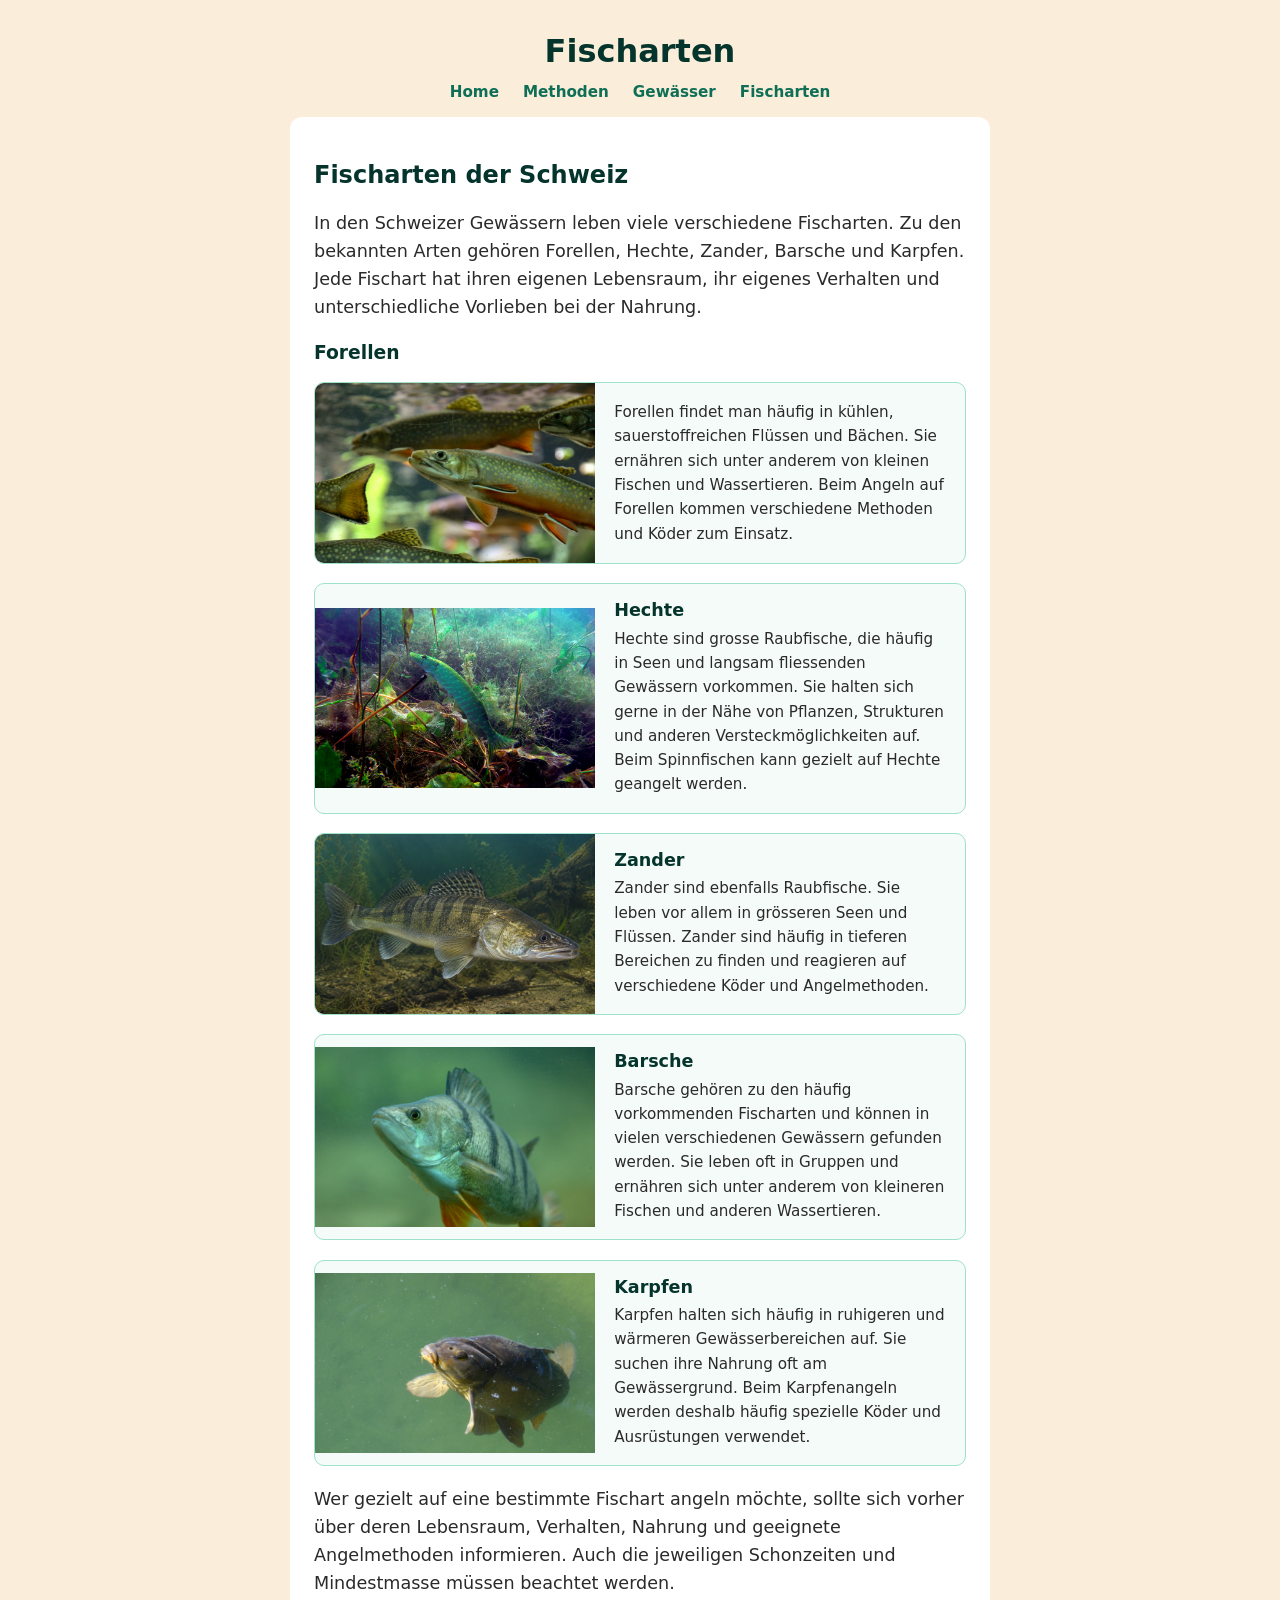
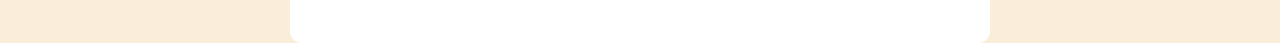
==== fischarten.html @ 66bf8613 "Add files via upload" ====
<!DOCTYPE html>
<html lang="de">
<head>
    <meta charset="UTF-8">
    <meta name="viewport" content="width=device-width, initial-scale=1.0">
    <title>Fischarten</title>
    <link rel="stylesheet" href="style.css">
</head>
<body>
        <header>    
        <h1>Fischarten</h1>
        <nav>
            <a href="index.html">Home</a>
            <a href="methoden.html">Methoden</a>
            <a href="gewässer.html">Gewässer</a>
            <a href="fischarten.html">Fischarten</a>
            

        </nav>
    </header>



    <main>
        <h2>Fischarten der Schweiz</h2>
        <section>
            <h3></h3>
            <p>In den Schweizer Gewässern leben viele verschiedene Fischarten. 
                Zu den bekannten Arten gehören Forellen, Hechte, Zander, Barsche und Karpfen.
                 Jede Fischart hat ihren eigenen Lebensraum, ihr eigenes Verhalten und unterschiedliche Vorlieben bei der Nahrung.</p>
        </section>
        
       
        <section>
            <h3>Forellen</h3>
            <div class="fisch-eintrag">
    <img src="bilder/forelle.jpg" alt="Forelle">
    <div class="fisch-eintrag-text">
                    <p>Forellen findet man häufig in kühlen, sauerstoffreichen Flüssen und Bächen.
                 Sie ernähren sich unter anderem von kleinen Fischen und Wassertieren.
                  Beim Angeln auf Forellen kommen verschiedene Methoden und Köder zum Einsatz.</p>
    </div>
</div>
            

    <section>
        <div class="fisch-eintrag">
            <img src="bilder/pike.jpg" alt="Hecht">
            <div class="fisch-eintrag-text">
                <h3>Hechte</h3>
                <p>Hechte sind grosse Raubfische, die häufig in Seen und langsam fliessenden Gewässern vorkommen. Sie halten sich gerne in der Nähe von Pflanzen, Strukturen und anderen Versteckmöglichkeiten auf. Beim Spinnfischen kann gezielt auf Hechte geangelt werden.</p>
            </div>
        </div>
    </section>

    <section>
        <div class="fisch-eintrag">
            <img src="bilder/zander.png" alt="Zander">
            <div class="fisch-eintrag-text">
                <h3>Zander</h3>
                <p>Zander sind ebenfalls Raubfische. Sie leben vor allem in grösseren Seen und Flüssen. Zander sind häufig in tieferen Bereichen zu finden und reagieren auf verschiedene Köder und Angelmethoden.</p>
            </div>
        </div>
    </section>

    <section>
        <div class="fisch-eintrag">
            <img src="bilder/barsch.jpg" alt="Barsch">
            <div class="fisch-eintrag-text">
                <h3>Barsche</h3>
                <p>Barsche gehören zu den häufig vorkommenden Fischarten und können in vielen verschiedenen Gewässern gefunden werden. Sie leben oft in Gruppen und ernähren sich unter anderem von kleineren Fischen und anderen Wassertieren.</p>
            </div>
        </div>
    </section>

    <section>
        <div class="fisch-eintrag">
            <img src="bilder/karpfen.jpg" alt="Karpfen">
            <div class="fisch-eintrag-text">
                <h3>Karpfen</h3>
                <p>Karpfen halten sich häufig in ruhigeren und wärmeren Gewässerbereichen auf. Sie suchen ihre Nahrung oft am Gewässergrund. Beim Karpfenangeln werden deshalb häufig spezielle Köder und Ausrüstungen verwendet.</p>
            </div>
        </div>
    </section>

    <p>Wer gezielt auf eine bestimmte Fischart angeln möchte, sollte sich vorher über deren Lebensraum, Verhalten, Nahrung und geeignete Angelmethoden informieren. Auch die jeweiligen Schonzeiten und Mindestmasse müssen beachtet werden.</p>

    </main>
</body>
</html>
---- style.css ----
:root {
    --tiefsee: #04342C;
    --seegruen: #0F6E56;
    --flachwasser: #9FE1CB;
    --sandufer: #FAEEDA;
    --koeder: #D85A30;
}

* {
    box-sizing: border-box;
}

body {
    font-family: system-ui, sans-serif;
    color: var(--tiefsee);
    background: var(--sandufer);
    margin: 0;
}

.wrapper {
    max-width: 900px;
    margin: 0 auto;
    padding: 0 1.5rem;
}

header {
    text-align: center;
    padding: 2rem 0 1rem;
    border-bottom: 1px solid var(--flachwaysser);
}

header h1 {
    color: var(--tiefsee);
    font-size: 2rem;
    margin: 0 0 0.8rem;
}

nav {
    display: flex;
    justify-content: center;
    flex-wrap: wrap;
    gap: 1.5rem;
}

nav a {
    color: var(--seegruen);
    text-decoration: none;
    font-weight: 600;
    font-size: 0.95rem;
}

nav a:hover {
    color: var(--koeder);
}

.layout {
    display: grid;
    grid-template-columns: minmax(0, 1fr) 260px;
    gap: 2rem;
    padding: 2rem 0;
    align-items: start;
}

main {
    min-width: 0;
    max-width: 700px;
    width: 100%;
    margin: 0 auto;
    background: #fff;
    border-radius: 12px;
    padding: 1.5rem;
}

main p {
    line-height: 1.6;
    font-size: 1.1rem;
    color: #2a2a2a;
    margin-bottom: 1.2em;
}

.fisch-eintrag {
    display: flex;
    gap: 1.2rem;
    background: #F5FBF8;
    border: 1px solid var(--flachwasser);
    border-radius: 10px;
    overflow: hidden;
    margin-bottom: 1.2rem;
    align-items: center;
}

.fisch-eintrag img {
    width: 280px;
    max-width: 45%;
    flex-shrink: 0;
    height: 180px;
    object-fit: cover;
    display: block;
}

.fisch-eintrag-text {
    flex: 1;
    min-width: 0;
    padding: 1rem 1.2rem 1rem 0;
}

.fisch-eintrag-text h3 {
    font-size: 1.1rem;
    color: var(--tiefsee);
    margin: 0 0 0.4rem;
}

.fisch-eintrag-text p {
    font-size: 0.95rem;
    color: #2a2a2a;
    line-height: 1.6;
    margin: 0;
}

aside {
    background: var(--sandufer);
    border-radius: 8px;
    padding: 1.2rem;
    height: fit-content;
}

aside h2 {
    color: var(--tiefsee);
    font-size: 1.1rem;
    margin: 0 0 0.6rem;
}

aside p {
    color: var(--seegruen);
    font-size: 0.9rem;
    line-height: 1.6;
}

/* Bilder */
img {
    max-width: 100%;
}

/* Smartphones */
@media (max-width: 700px) {
    .wrapper {
        padding: 0 1rem;
    }

    .layout {
        grid-template-columns: 1fr;
        gap: 1rem;
        padding: 1rem 0;
    }

    main {
        max-width: 100%;
        padding: 1.2rem;
    }

    .fisch-eintrag {
        flex-direction: column;
        gap: 0;
        align-items: stretch;
    }

    .fisch-eintrag img {
        width: 100%;
        max-width: 100%;
        height: 200px;
    }

    .fisch-eintrag-text {
        padding: 1rem;
    }

    nav {
        gap: 0.8rem 1rem;
    }
}
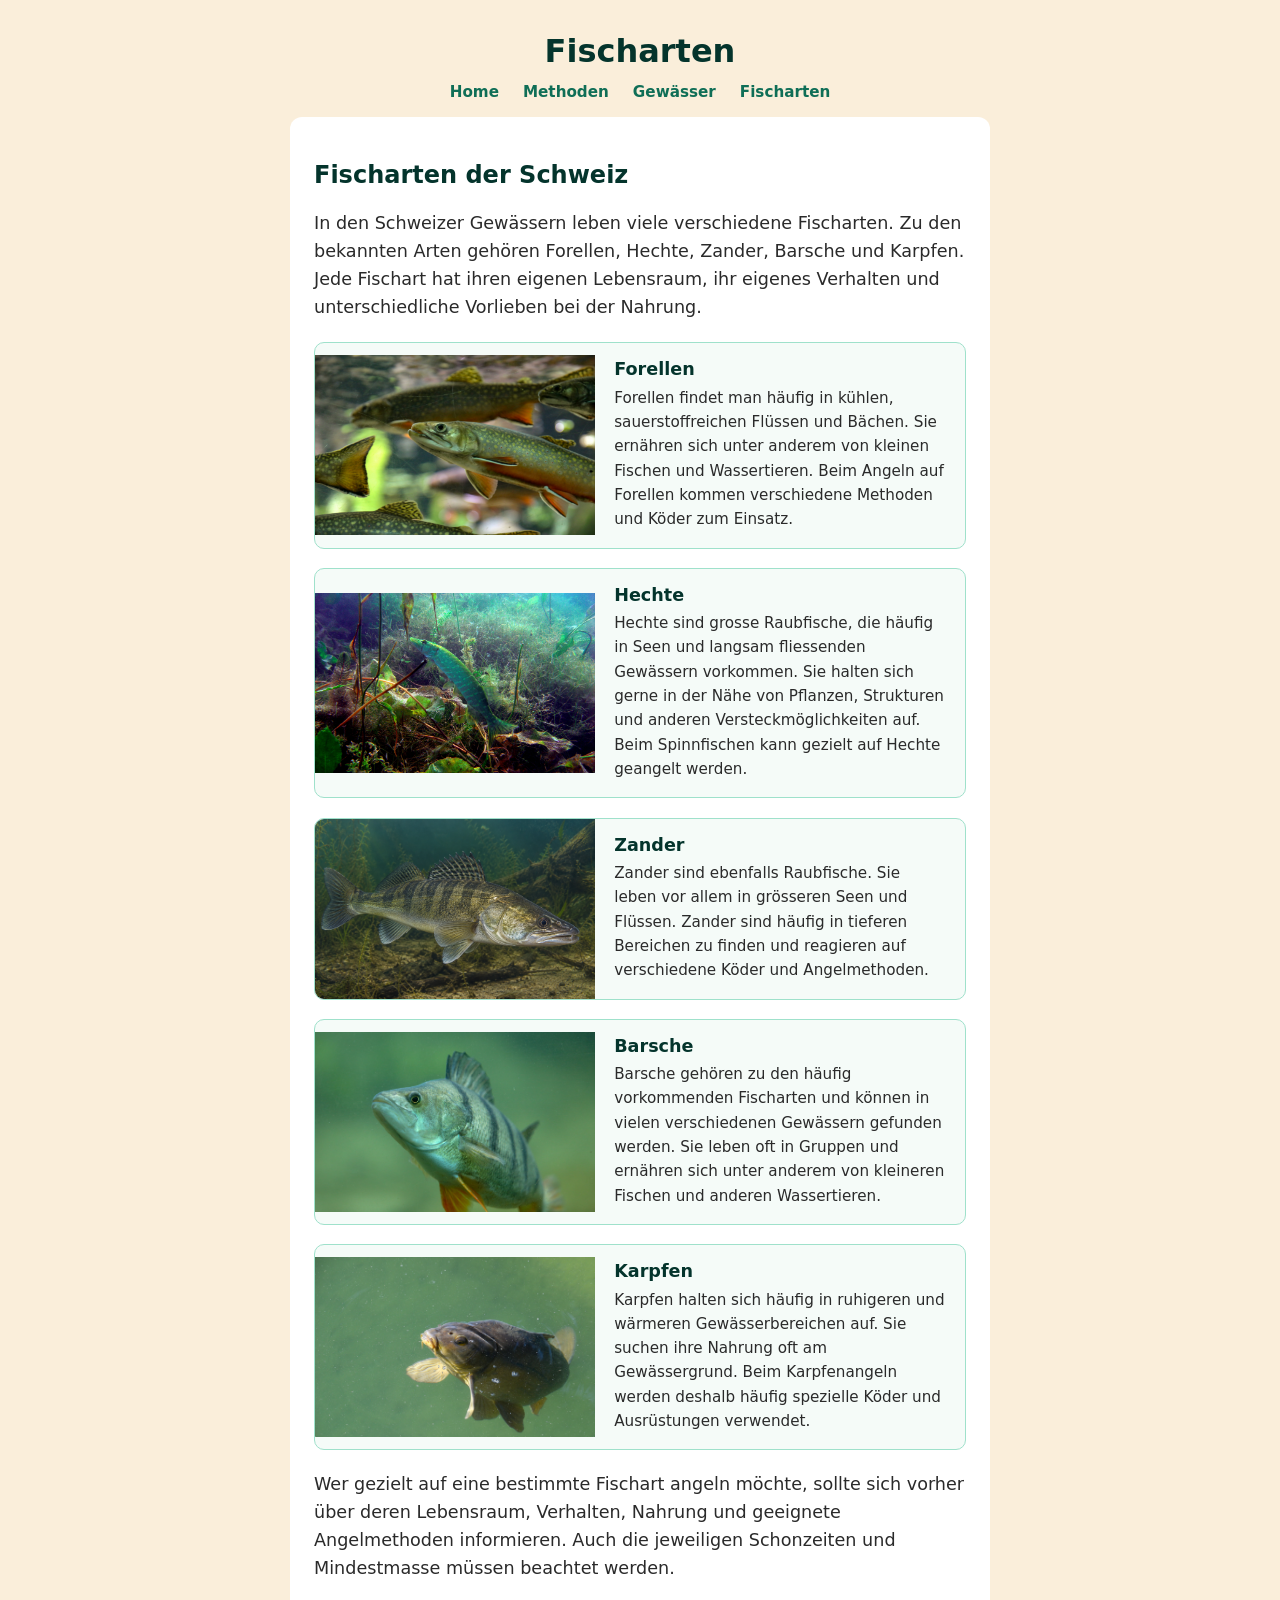
==== commit 29696cf6: "Fix HTML formatting and structure in fischarten.html" ====
--- a/fischarten.html
+++ b/fischarten.html
@@ -32,10 +32,11 @@
         
        
         <section>
-            <h3>Forellen</h3>
+            
             <div class="fisch-eintrag">
     <img src="bilder/forelle.jpg" alt="Forelle">
     <div class="fisch-eintrag-text">
+        <h3>Forellen</h3>
                     <p>Forellen findet man häufig in kühlen, sauerstoffreichen Flüssen und Bächen.
                  Sie ernähren sich unter anderem von kleinen Fischen und Wassertieren.
                   Beim Angeln auf Forellen kommen verschiedene Methoden und Köder zum Einsatz.</p>
@@ -87,4 +88,4 @@
 
     </main>
 </body>
-</html>+</html>
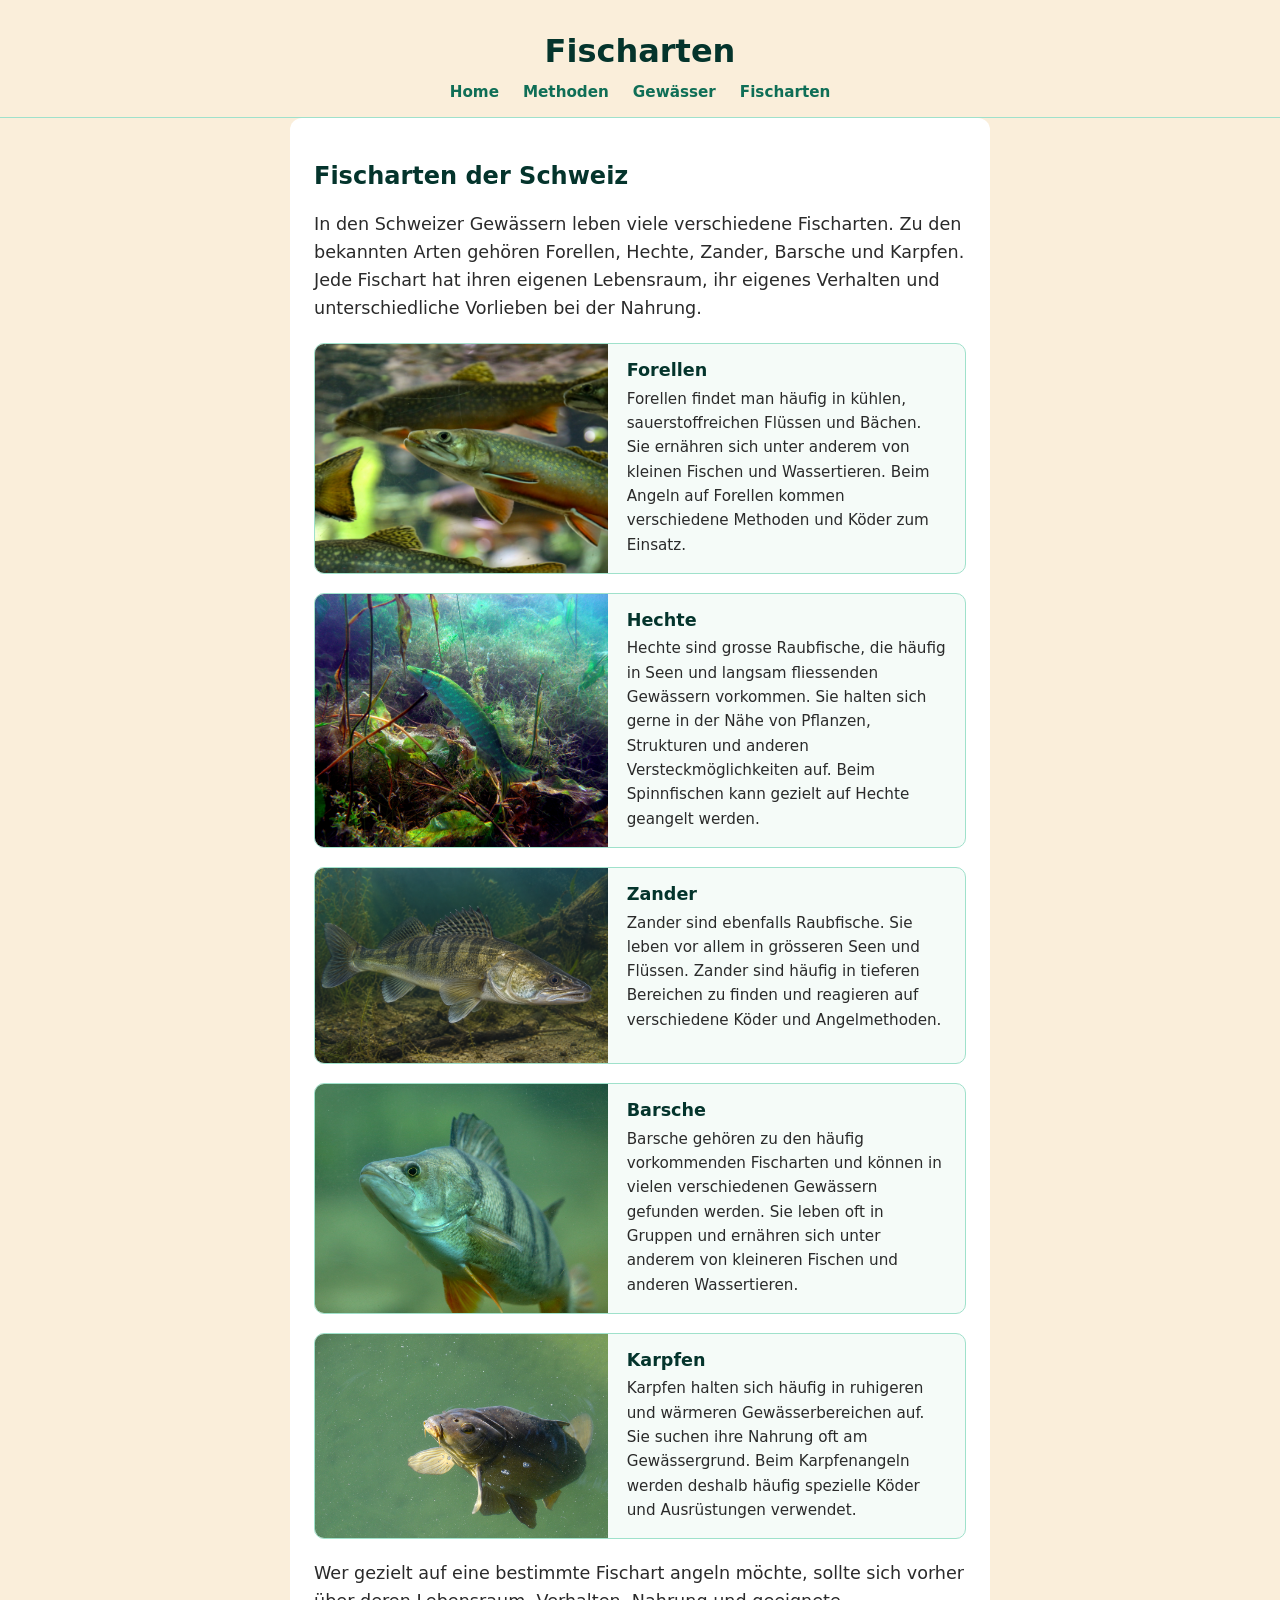
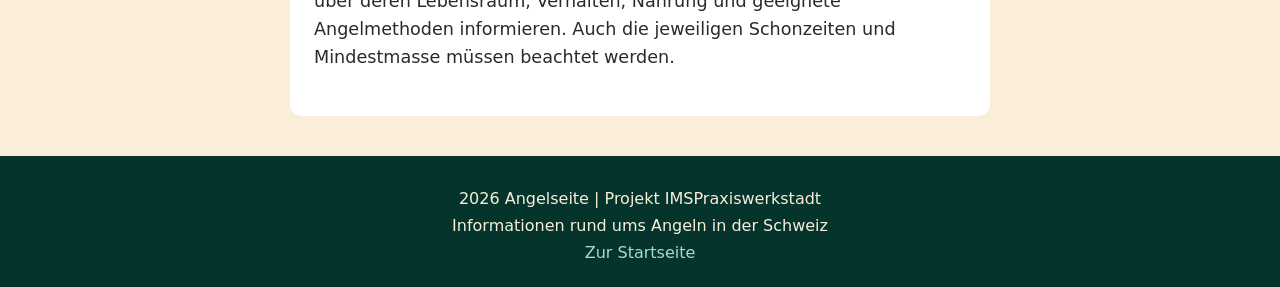
==== commit 4a746259: "Add footer to fischarten.html Added footer with project information and links." ====
--- a/fischarten.html
+++ b/fischarten.html
@@ -87,5 +87,13 @@
     <p>Wer gezielt auf eine bestimmte Fischart angeln möchte, sollte sich vorher über deren Lebensraum, Verhalten, Nahrung und geeignete Angelmethoden informieren. Auch die jeweiligen Schonzeiten und Mindestmasse müssen beachtet werden.</p>
 
     </main>
+        <footer>
+
+    <p> 2026 Angelseite | Projekt IMSPraxiswerkstadt </p>
+    <p>Informationen rund ums Angeln in der Schweiz</p>
+    <a href="index.html">Zur Startseite</a>
+
+
+    </footer>
 </body>
 </html>
--- a/style.css
+++ b/style.css
@@ -27,7 +27,7 @@
 header {
     text-align: center;
     padding: 2rem 0 1rem;
-    border-bottom: 1px solid var(--flachwaysser);
+    border-bottom: 1px solid var(--flachwasser);
 }
 
 header h1 {
@@ -79,30 +79,33 @@
     margin-bottom: 1.2em;
 }
 
+/* Fischeinträge */
 .fisch-eintrag {
     display: flex;
-    gap: 1.2rem;
+    gap: 0;
     background: #F5FBF8;
     border: 1px solid var(--flachwasser);
     border-radius: 10px;
     overflow: hidden;
     margin-bottom: 1.2rem;
-    align-items: center;
+    align-items: stretch;
 }
 
 .fisch-eintrag img {
-    width: 280px;
+    width: 45%;
     max-width: 45%;
     flex-shrink: 0;
-    height: 180px;
+    height: auto;
+    min-height: 180px;
     object-fit: cover;
     display: block;
+    margin: 0;
 }
 
 .fisch-eintrag-text {
     flex: 1;
     min-width: 0;
-    padding: 1rem 1.2rem 1rem 0;
+    padding: 1rem 1.2rem;
 }
 
 .fisch-eintrag-text h3 {
@@ -169,6 +172,7 @@
         width: 100%;
         max-width: 100%;
         height: 200px;
+        min-height: 0;
     }
 
     .fisch-eintrag-text {
@@ -178,4 +182,24 @@
     nav {
         gap: 0.8rem 1rem;
     }
-}+}
+footer {
+    background-color: var(--tiefsee);
+    color: var(--sandufer);
+    text-align: center;
+    padding: 25px;
+    margin-top: 40px;
+}
+
+footer p {
+    margin: 8px 0;
+}
+
+footer a {
+    color: var(--flachwasser);
+    text-decoration: none;
+}
+
+footer a:hover {
+    text-decoration: underline;
+}
